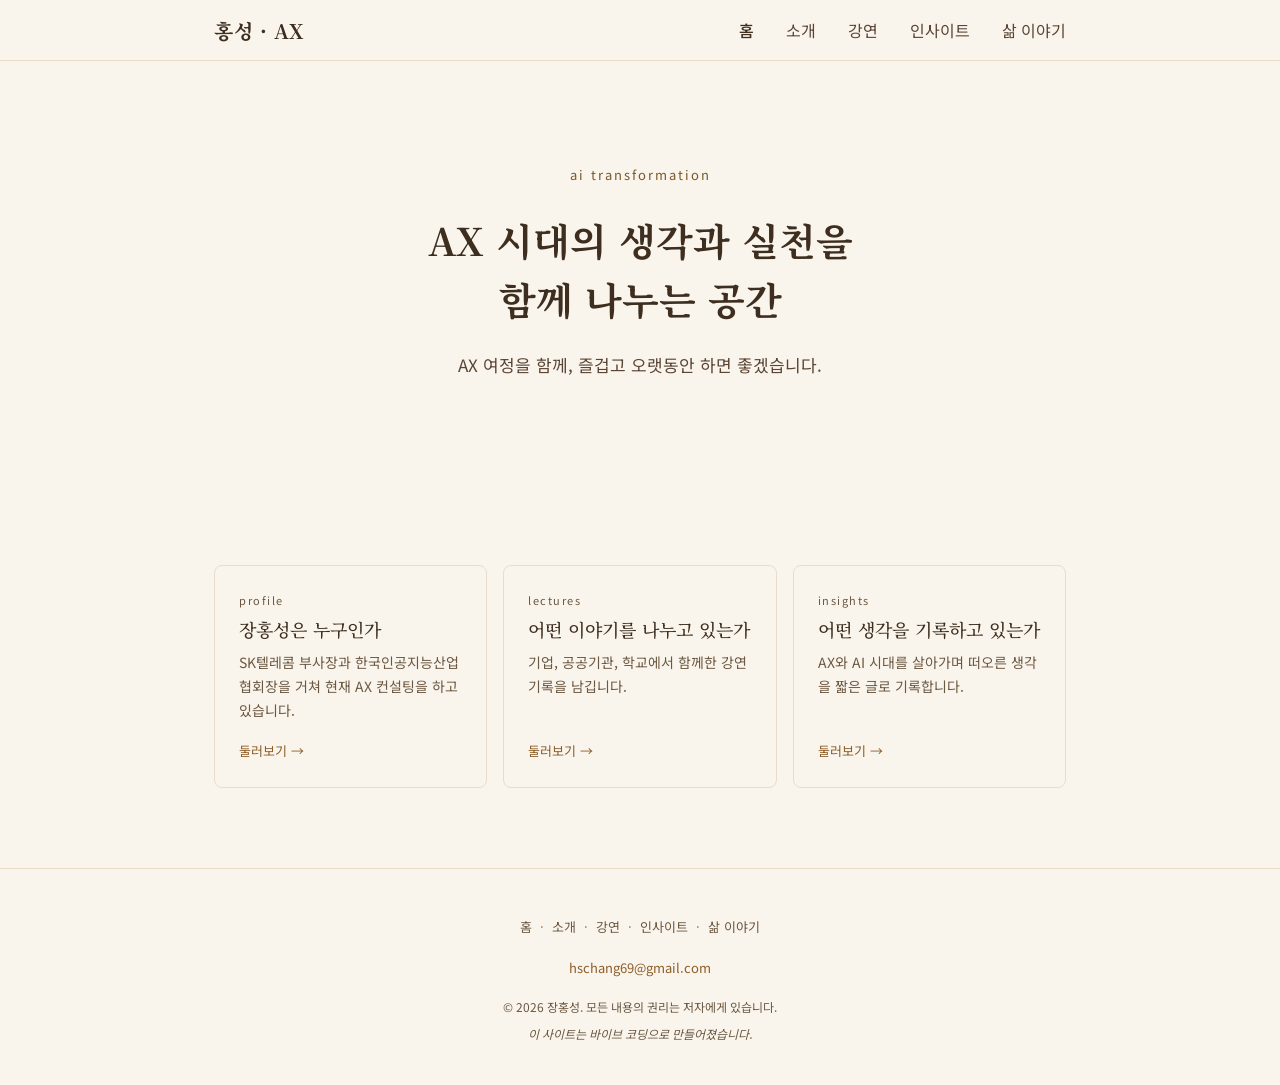
==== index.html @ 8b80d720 "커뮤니티 제거, 인사이트 정리, 삶 이야기 섹션 신설 - 커뮤니티(Supabase 백엔드 포함) 페이지·스크립트 삭제 - 인사이트의 추천 도서·자료 및 인터뷰 섹션 제거 - 삶 이" ====
<!DOCTYPE html>
<html lang="ko">
<head>
  <meta charset="UTF-8">
  <meta name="viewport" content="width=device-width, initial-scale=1.0">
  <title>장홍성의 AX 공간 · AI 시대의 생각과 실천</title>
  <meta name="description" content="SK텔레콤 前 부사장, 한국인공지능산업협회 前 회장 장홍성의 AX 여정을 기록하는 공간. 강연, 인사이트, 대화를 함께 나눕니다.">
  <meta property="og:title" content="장홍성의 AX 공간">
  <meta property="og:description" content="AI 시대의 생각과 실천을 함께 나누는 공간">
  <meta property="og:url" content="https://chang-hongsung.com/">
  <meta property="og:type" content="website">
  <meta property="og:image" content="https://chang-hongsung.com/images/og-image.png">
  <meta property="og:image:width" content="1200">
  <meta property="og:image:height" content="630">
  <meta property="og:site_name" content="장홍성의 AX 공간">
  <meta property="og:locale" content="ko_KR">
  <meta name="twitter:card" content="summary_large_image">
  <meta name="twitter:image" content="https://chang-hongsung.com/images/og-image.png">
  <link rel="icon" type="image/svg+xml" href="/favicon.svg">
  <link rel="stylesheet" href="css/style.css">
</head>
<body>

  <!-- ── 상단 네비게이션 ── -->
  <header class="site-header">
    <nav class="container nav-inner">
      <a href="index.html" class="logo">홍성 · AX</a>

      <!-- 모바일 햄버거 버튼 -->
      <button class="hamburger" id="hamburger" aria-label="메뉴 열기">
        <span></span>
        <span></span>
        <span></span>
      </button>

      <ul class="nav-menu" id="nav-menu">
        <li><a href="index.html" class="active">홈</a></li>
        <li><a href="about.html">소개</a></li>
        <li><a href="lectures.html">강연</a></li>
        <li><a href="insights.html">인사이트</a></li>
        <li><a href="life.html">삶 이야기</a></li>
      </ul>
    </nav>
  </header>

  <main>

    <!-- ── 히어로 섹션 ── -->
    <section class="hero">
      <div class="container">
        <span class="hero-label">AI transformation</span>
        <h1 class="hero-title">
          AX 시대의 생각과 실천을<br>
          함께 나누는 공간
        </h1>
        <p class="hero-sub">
          AX 여정을 함께, 즐겁고 오랫동안 하면 좋겠습니다.
        </p>
      </div>
    </section>

    <!-- ── CTA 카드 섹션 ── -->
    <section class="cta-cards-section">
      <div class="container">
        <div class="cta-cards">

          <a href="about.html" class="cta-card">
            <span class="cta-label">profile</span>
            <h2 class="cta-title">장홍성은 누구인가</h2>
            <p class="cta-desc">SK텔레콤 부사장과 한국인공지능산업협회장을 거쳐 현재 AX 컨설팅을 하고 있습니다.</p>
            <span class="cta-more">둘러보기 →</span>
          </a>

          <a href="lectures.html" class="cta-card">
            <span class="cta-label">lectures</span>
            <h2 class="cta-title">어떤 이야기를 나누고 있는가</h2>
            <p class="cta-desc">기업, 공공기관, 학교에서 함께한 강연 기록을 남깁니다.</p>
            <span class="cta-more">둘러보기 →</span>
          </a>

          <a href="insights.html" class="cta-card">
            <span class="cta-label">insights</span>
            <h2 class="cta-title">어떤 생각을 기록하고 있는가</h2>
            <p class="cta-desc">AX와 AI 시대를 살아가며 떠오른 생각을 짧은 글로 기록합니다.</p>
            <span class="cta-more">둘러보기 →</span>
          </a>

        </div>
      </div>
    </section>

  </main>

  <!-- ── 푸터 ── -->
  <footer class="site-footer">
    <div class="container">
      <nav class="footer-nav">
        <a href="index.html">홈</a><span class="footer-sep">·</span><a href="about.html">소개</a><span class="footer-sep">·</span><a href="lectures.html">강연</a><span class="footer-sep">·</span><a href="insights.html">인사이트</a><span class="footer-sep">·</span><a href="life.html">삶 이야기</a>
      </nav>
      <p class="footer-contact">
        <a href="mailto:hschang69@gmail.com">hschang69@gmail.com</a>
      </p>
      <p class="footer-copy">© 2026 장홍성. 모든 내용의 권리는 저자에게 있습니다.</p>
      <p class="footer-credit">이 사이트는 바이브 코딩으로 만들어졌습니다.</p>
    </div>
  </footer>

  <!-- 햄버거 메뉴 토글 스크립트 -->
  <script>
    const hamburger = document.getElementById('hamburger');
    const navMenu = document.getElementById('nav-menu');

    hamburger.addEventListener('click', () => {
      hamburger.classList.toggle('open');
      navMenu.classList.toggle('open');
    });
  </script>

</body>
</html>
---- css/style.css ----
/* =============================================
   공통 스타일 — AX 강연 홈페이지
   색상: 따뜻한 베이지 모노톤 팔레트
   ============================================= */

@import url('https://fonts.googleapis.com/css2?family=Noto+Serif+KR:wght@400;500;700&family=Noto+Sans+KR:wght@300;400;500&display=swap');

/* ── 리셋 & 기본 ── */
*, *::before, *::after {
  box-sizing: border-box;
  margin: 0;
  padding: 0;
}

:root {
  --bg-main:       #FAF5EC;
  --bg-accent:     #F5EEE1;
  --text-title:    #3D2E1F;
  --text-body:     #5A4535;   /* #6B5842 → 대비 강화 */
  --text-point:    #7A5828;   /* #A37A42 → WCAG AA 통과 수준으로 어둡게 */
  --btn-primary:   #8C5E2A;
  --divider:       #E8DDC7;
}

html {
  scroll-behavior: smooth;
}

body {
  background-color: var(--bg-main);
  color: var(--text-body);
  font-family: 'Noto Sans KR', sans-serif;
  font-weight: 400;
  line-height: 1.85;
  font-size: 17px;
}

a {
  color: inherit;
  text-decoration: none;
}

img {
  display: block;
  max-width: 100%;
}

/* ── 공통 컨테이너 ── */
.container {
  max-width: 900px;
  margin: 0 auto;
  padding: 0 24px;
}

/* =============================================
   네비게이션
   ============================================= */
.site-header {
  background-color: var(--bg-main);
  border-bottom: 1px solid var(--divider);
  position: sticky;
  top: 0;
  z-index: 100;
}

.nav-inner {
  display: flex;
  align-items: center;
  justify-content: space-between;
  height: 60px;
}

/* 로고 */
.logo {
  font-family: 'Noto Serif KR', serif;
  font-size: 20px;
  font-weight: 700;
  color: var(--text-title);
  letter-spacing: 0.5px;
}

/* 메뉴 목록 */
.nav-menu {
  list-style: none;
  display: flex;
  gap: 32px;
}

.nav-menu a {
  font-size: 16px;
  font-weight: 400;
  color: var(--text-body);
  transition: color 0.2s;
}

.nav-menu a:hover,
.nav-menu a.active {
  color: var(--text-title);
  font-weight: 500;
}

/* 햄버거 버튼 (모바일 전용) */
.hamburger {
  display: none;
  flex-direction: column;
  gap: 5px;
  background: none;
  border: none;
  cursor: pointer;
  padding: 4px;
}

.hamburger span {
  display: block;
  width: 22px;
  height: 2px;
  background-color: var(--text-title);
  transition: transform 0.25s, opacity 0.25s;
}

/* 햄버거 열림 상태 */
.hamburger.open span:nth-child(1) { transform: translateY(7px) rotate(45deg); }
.hamburger.open span:nth-child(2) { opacity: 0; }
.hamburger.open span:nth-child(3) { transform: translateY(-7px) rotate(-45deg); }

/* =============================================
   공통 섹션 여백
   ============================================= */
section {
  padding: 72px 0;
}

/* =============================================
   히어로 섹션
   ============================================= */
.hero {
  text-align: center;
  padding: 96px 0 80px;
}

.hero-label {
  display: inline-block;
  font-size: 13px;
  letter-spacing: 2px;
  color: var(--text-point);
  text-transform: lowercase;
  margin-bottom: 24px;
}

.hero-title {
  font-family: 'Noto Serif KR', serif;
  font-size: 38px;
  font-weight: 700;
  color: var(--text-title);
  line-height: 1.55;
  margin-bottom: 20px;
}

.hero-sub {
  font-size: 17px;
  color: var(--text-body);
  line-height: 1.9;
  margin-bottom: 40px;
}

/* 버튼 묶음 */
.btn-group {
  display: flex;
  gap: 12px;
  justify-content: center;
  flex-wrap: wrap;
}

/* 버튼 공통 */
.btn {
  display: inline-block;
  padding: 12px 28px;
  font-family: 'Noto Sans KR', sans-serif;
  font-size: 16px;
  font-weight: 400;
  border-radius: 4px;
  cursor: pointer;
  transition: background-color 0.2s, color 0.2s;
}

/* 채운 버튼 */
.btn-solid {
  background-color: var(--btn-primary);
  color: var(--bg-main);
  border: 1px solid var(--btn-primary);
}

.btn-solid:hover {
  background-color: #7A5124;
  border-color: #7A5124;
}

/* 테두리 버튼 */
.btn-outline {
  background-color: transparent;
  color: var(--btn-primary);
  border: 1px solid var(--btn-primary);
}

.btn-outline:hover {
  background-color: var(--btn-primary);
  color: var(--bg-main);
}

/* =============================================
   다음 강연 카드 섹션
   ============================================= */
.next-lecture {
  background-color: var(--bg-accent);
  padding: 56px 0;
}

.section-label {
  font-size: 13px;
  letter-spacing: 2px;
  color: var(--text-point);
  text-transform: uppercase;
  margin-bottom: 20px;
}

/* 카드 */
.lecture-card {
  background-color: var(--bg-main);
  border: 1px solid var(--divider);
  border-radius: 6px;
  padding: 28px 32px;
  display: flex;
  align-items: center;
  justify-content: space-between;
  gap: 24px;
}

.lecture-card-info {
  flex: 1;
}

.lecture-card-title {
  font-family: 'Noto Serif KR', serif;
  font-size: 20px;
  font-weight: 700;
  color: var(--text-title);
  margin-bottom: 8px;
  line-height: 1.5;
}

.lecture-card-meta {
  font-size: 15px;
  color: var(--text-point);
  letter-spacing: 0.3px;
}

/* 신청 링크 */
.lecture-card-cta {
  white-space: nowrap;
  font-size: 16px;
  font-weight: 500;
  color: var(--btn-primary);
  border-bottom: 1px solid var(--btn-primary);
  padding-bottom: 2px;
  transition: opacity 0.2s;
}

.lecture-card-cta:hover {
  opacity: 0.7;
}

/* =============================================
   푸터
   ============================================= */
.site-footer {
  border-top: 1px solid var(--divider);
  padding: 40px 0;
  text-align: center;
}

.footer-nav {
  margin-bottom: 16px;
}

.footer-nav a {
  font-size: 13px;
  color: #6B5842;
  text-decoration: none;
  transition: color 0.2s;
}

.footer-nav a:hover {
  color: #8C5E2A;
}

.footer-sep {
  font-size: 13px;
  color: #A37A42;
  margin: 0 8px;
}

.footer-contact {
  font-size: 13px;
  color: #8C5E2A;
  margin-bottom: 16px;
}

.footer-contact a {
  color: inherit;
  text-decoration: none;
}

.footer-contact a:hover {
  text-decoration: underline;
}

.footer-copy {
  font-size: 12px;
  color: #6B5842;
  margin-bottom: 4px;
}

.footer-credit {
  font-size: 12px;
  color: #6B5842;
  font-style: italic;
}

/* ── about — 경력 리드 문장 ── */
.timeline-lead {
  font-size: 14px;
  color: #6B5842;
  line-height: 1.8;
  margin-top: 16px;
  margin-bottom: 32px;
}

/* =============================================
   about 페이지 전용 스타일
   ============================================= */

/* 공통: about 섹션 내부 너비 제한 */
.about-section {
  padding: 80px 0;
  border-bottom: 1px solid var(--divider);
}

.about-section:last-of-type {
  border-bottom: none;
}

/* 섹션 헤더 — 라벨 + 본문 묶음 */
.about-label {
  font-size: 13px;
  letter-spacing: 2px;
  color: var(--text-point);
  text-transform: uppercase;
  margin-bottom: 28px;
}

/* ── 1) 프로필 ── */
.profile-section {
  text-align: center;
  padding: 80px 0 72px;
  border-bottom: 1px solid var(--divider);
}

.profile-img {
  width: 180px;
  height: 180px;
  border-radius: 50%;
  object-fit: cover;
  border: 3px solid #D4C4A8;
  margin: 0 auto 20px;
  background-color: var(--bg-accent);
  /* 사진 없을 때 자리 표시 */
  display: block;
}

/* 사진 없을 때 회색 원 placeholder */
.profile-img-placeholder {
  width: 180px;
  height: 180px;
  border-radius: 50%;
  border: 3px solid #D4C4A8;
  background-color: var(--bg-accent);
  margin: 0 auto 20px;
  display: flex;
  align-items: center;
  justify-content: center;
  color: var(--text-point);
  font-size: 13px;
  letter-spacing: 1px;
}

.profile-small-label {
  font-size: 13px;
  letter-spacing: 2px;
  color: var(--text-point);
  text-transform: lowercase;
  margin-bottom: 12px;
}

.profile-name {
  font-family: 'Noto Serif KR', serif;
  font-size: 36px;
  font-weight: 700;
  color: var(--text-title);
  margin-bottom: 10px;
}

.profile-identity {
  font-family: 'Noto Serif KR', serif;
  font-size: 20px;
  font-weight: 400;
  color: var(--text-body);
}

/* ── 2) 인사말 ── */
.greeting-body {
  font-size: 17px;
  line-height: 1.9;
  color: var(--text-body);
  max-width: 640px;
}

/* ── 3) 경력 타임라인 ── */
.timeline {
  display: flex;
  flex-direction: column;
}

.timeline-row {
  display: flex;
  align-items: flex-start;
  gap: 32px;
  padding: 22px 0;
  border-bottom: 1px solid var(--divider);
}

.timeline-row:first-child {
  border-top: 1px solid var(--divider);
}

.timeline-period {
  width: 130px;
  flex-shrink: 0;
  font-size: 15px;
  color: var(--text-point);
  padding-top: 2px;
}

.timeline-content {
  flex: 1;
}

.timeline-org {
  font-size: 17px;
  font-weight: 500;
  color: var(--text-title);
  margin-bottom: 3px;
}

.timeline-role {
  font-size: 15px;
  color: var(--text-body);
}

/* ── 4) 이사회 활동 ── */
.board-list {
  display: flex;
  flex-direction: column;
}

.board-row {
  display: flex;
  align-items: baseline;
  gap: 32px;
  padding: 22px 0;
  border-bottom: 1px solid var(--divider);
}

.board-row:first-child {
  border-top: 1px solid var(--divider);
}

.board-label {
  width: 40px;
  flex-shrink: 0;
  font-size: 15px;
  color: var(--text-point);
}

.board-companies {
  font-size: 17px;
  color: var(--text-title);
  line-height: 1.8;
}

/* 가운뎃점 색상 */
.board-companies .sep {
  color: var(--text-point);
  margin: 0 4px;
}

/* ── 5) 학력 ── */
.edu-list {
  display: flex;
  flex-direction: column;
  gap: 0;
}

.edu-row {
  display: flex;
  align-items: flex-start;
  gap: 32px;
  padding: 20px 0;
  border-bottom: 1px solid var(--divider);
}

.edu-row:first-child {
  border-top: 1px solid var(--divider);
}

.edu-period {
  width: 130px;
  flex-shrink: 0;
  font-size: 15px;
  color: var(--text-point);
  padding-top: 2px;
}

.edu-content {
  font-size: 17px;
  color: var(--text-title);
}

/* ── 6) 강연 주제 ── */
.topic-list {
  display: flex;
  flex-direction: column;
}

.topic-item {
  font-family: 'Noto Serif KR', serif;
  font-size: 22px;
  font-weight: 400;
  color: var(--text-title);
  padding: 24px 0;
  border-bottom: 1px solid var(--divider);
  display: flex;
  align-items: center;
  gap: 16px;
  line-height: 1.5;
}

.topic-item:first-child {
  border-top: 1px solid var(--divider);
}

.topic-num {
  font-size: 13px;
  letter-spacing: 1px;
  color: var(--text-point);
  flex-shrink: 0;
  width: 20px;
}

/* ── 7) 외부 자료 ── */
.news-desc {
  font-size: 17px;
  color: var(--text-body);
  margin-bottom: 24px;
  line-height: 1.9;
}

.news-links {
  display: flex;
  gap: 12px;
  flex-wrap: wrap;
}

/* ── 8) 연락처 ── */
.contact-email {
  font-size: 20px;
  font-weight: 500;
  color: var(--btn-primary);
  display: inline-block;
  margin-bottom: 12px;
  border-bottom: 1px solid var(--btn-primary);
  padding-bottom: 2px;
  transition: opacity 0.2s;
}

.contact-email:hover {
  opacity: 0.7;
}

.contact-desc {
  font-size: 16px;
  color: var(--text-body);
}

/* =============================================
   lectures 페이지 전용 스타일
   ============================================= */

/* ── 상단 헤더 ── */
.lec-header {
  padding: 80px 0 64px;
  border-bottom: 1px solid var(--divider);
}

.lec-page-label {
  display: inline-block;
  font-size: 12px;
  letter-spacing: 2px;
  color: var(--text-point);
  text-transform: lowercase;
  margin-bottom: 20px;
}

.lec-page-title {
  font-family: 'Noto Serif KR', serif;
  font-size: 34px;
  font-weight: 700;
  color: var(--text-title);
  line-height: 1.5;
  margin-bottom: 16px;
}

.lec-page-sub {
  font-size: 15px;
  color: var(--text-body);
  line-height: 1.9;
}

/* ── 섹션 공통 ── */
.lec-section {
  padding: 64px 0;
  border-bottom: 1px solid var(--divider);
}

.lec-section--past {
  background-color: var(--bg-accent);
}

.lec-section-heading {
  font-family: 'Noto Serif KR', serif;
  font-size: 20px;
  font-weight: 700;
  color: var(--text-title);
  margin-bottom: 28px;
}

/* 빈 상태 메시지 */
.lec-empty {
  font-size: 15px;
  color: var(--text-body);
  padding: 24px 0;
}

/* ── 다가오는 강연 카드 (단일 컬럼) ── */
.lec-upcoming-card {
  background-color: var(--bg-main);
  border: 0.5px solid var(--divider);
  border-radius: 8px;
  padding: 24px;
  margin-bottom: 16px;
}

.lec-upcoming-card:last-child {
  margin-bottom: 0;
}

.lec-date-badge {
  display: inline-block;
  font-size: 13px;
  color: var(--text-point);
  margin-bottom: 10px;
}

.lec-upcoming-title {
  font-family: 'Noto Serif KR', serif;
  font-size: 20px;
  font-weight: 700;
  color: var(--text-title);
  line-height: 1.5;
  margin-bottom: 8px;
}

.lec-upcoming-desc {
  font-size: 15px;
  color: var(--text-body);
  line-height: 1.8;
  margin-bottom: 16px;
}

/* 메타 정보 — 가로 나열 */
.lec-upcoming-meta {
  display: flex;
  flex-wrap: wrap;
  gap: 12px 28px;
  padding-top: 16px;
  border-top: 1px solid var(--divider);
}

.lec-meta-item {
  display: flex;
  flex-direction: column;
  gap: 3px;
}

.lec-meta-label {
  font-size: 13px;
  color: var(--text-point);
}

.lec-meta-value {
  font-size: 15px;
  color: var(--text-title);
  line-height: 1.5;
}

/* ── 지난 강연 행 ── */
.lec-past-row {
  display: flex;
  align-items: flex-start;
  gap: 32px;
  padding: 20px 0;
  border-bottom: 1px solid var(--divider);
}

.lec-past-row:first-child {
  border-top: 1px solid var(--divider);
}

.lec-past-date {
  width: 110px;
  flex-shrink: 0;
  font-size: 13px;
  color: var(--text-point);
  padding-top: 2px;
}

.lec-past-content {
  flex: 1;
}

.lec-past-title {
  font-size: 17px;
  color: var(--text-title);
  margin-bottom: 4px;
  line-height: 1.5;
}

.lec-past-location {
  font-size: 14px;
  color: var(--text-body);
}

/* ── 반응형 ── */
@media (max-width: 768px) {
  .lec-page-title {
    font-size: 26px;
  }

  /* 지난 강연 행: 세로 배치 */
  .lec-past-row {
    flex-direction: column;
    gap: 6px;
    padding: 18px 0;
  }

  .lec-past-date {
    width: auto;
  }
}

/* =============================================
   lectures 통합 타임라인 스타일
   ============================================= */

/* ── 타임라인 섹션 ── */
.lec-body {
  padding: 56px 0 80px;
}

/* ── 카드 공통 ── */
.lec-card {
  border: 0.5px solid var(--divider);
  border-radius: 8px;
  padding: 24px;
  margin-bottom: 16px;
}

.lec-card:last-child {
  margin-bottom: 0;
}

/* ── 다가오는 강연 카드 ── */
.lec-card--upcoming {
  background-color: var(--bg-main);
  border-left: 3px solid var(--btn-primary);
  padding-left: 21px;
}

.lec-card-upcoming-label {
  display: inline-block;
  font-size: 12px;
  letter-spacing: 1.5px;
  color: var(--text-point);
  text-transform: lowercase;
  margin-bottom: 10px;
}

/* ── 지난 강연 카드 ── */
.lec-card--past {
  background: transparent;
  opacity: 0.85;
}

.lec-card--past.lec-card--expandable {
  opacity: 1;
  cursor: pointer;
  transition: background-color 0.15s;
}

.lec-card--past.lec-card--expandable:hover {
  background-color: var(--bg-main);
}

/* ── 카드 헤더 (날짜 + 제목 + 토글) ── */
.lec-card-header {
  display: flex;
  align-items: flex-start;
  gap: 12px;
}

.lec-card-main {
  flex: 1;
}

.lec-card-date {
  font-size: 13px;
  color: var(--text-point);
  margin-bottom: 6px;
}

.lec-card-title {
  font-family: 'Noto Serif KR', serif;
  font-size: 18px;
  font-weight: 500;
  color: var(--text-title);
  line-height: 1.5;
  margin-bottom: 4px;
}

.lec-card-location {
  font-size: 14px;
  color: var(--text-body);
}

.lec-card-toggle {
  flex-shrink: 0;
  font-size: 14px;
  color: var(--text-point);
  padding-top: 4px;
  user-select: none;
  line-height: 1;
}

/* ── 카드 하단 힌트 (expandable일 때만 렌더링) ── */
.lec-card-hint {
  margin-top: 14px;
  font-size: 13px;
  color: var(--text-point);
  pointer-events: none;
}

/* ── 펼침 영역 ── */
.lec-expand {
  display: none;
  padding-top: 16px;
  margin-top: 16px;
  border-top: 1px solid var(--divider);
}

.lec-expand.open {
  display: block;
}

.lec-expand-label {
  font-size: 12px;
  letter-spacing: 1px;
  color: var(--text-point);
  text-transform: uppercase;
  margin-bottom: 12px;
  margin-top: 20px;
}

.lec-expand-label:first-child {
  margin-top: 0;
}

/* ── 강연 정보 섹션 ── */
.lec-info-section {
  margin-bottom: 24px;
}

.lec-info-desc {
  font-size: 14px;
  color: var(--text-title);
  line-height: 1.7;
  margin-bottom: 8px;
}

.lec-info-audience {
  display: flex;
  align-items: baseline;
  gap: 8px;
}

.lec-info-audience-label {
  font-size: 12px;
  color: var(--text-point);
  letter-spacing: 0.5px;
  flex-shrink: 0;
}

.lec-info-audience-value {
  font-size: 14px;
  color: var(--text-title);
  line-height: 1.6;
}

/* ── 언론 보도 항목 ── */
.lec-news-item {
  margin-bottom: 12px;
}

.lec-news-item:last-child {
  margin-bottom: 0;
}

.lec-news-meta {
  font-size: 13px;
  color: var(--text-point);
  margin-bottom: 3px;
}

.lec-news-link {
  font-size: 14px;
  color: var(--text-title);
  transition: color 0.2s;
}

.lec-news-link:hover {
  text-decoration: underline;
  color: var(--btn-primary);
}

/* ── 반응형 ── */
@media (max-width: 768px) {
  .lec-card {
    padding: 20px;
  }

  .lec-card--upcoming {
    padding-left: 17px;
  }
}

/* =============================================
   resources 페이지 전용 스타일
   ============================================= */

/* ── 상단 헤더 ── */
.res-header {
  padding: 80px 0 64px;
  border-bottom: 1px solid var(--divider);
}

.res-page-label {
  display: inline-block;
  font-size: 12px;
  letter-spacing: 2px;
  color: var(--text-point);
  text-transform: lowercase;
  margin-bottom: 20px;
}

.res-page-title {
  font-family: 'Noto Serif KR', serif;
  font-size: 34px;
  font-weight: 700;
  color: var(--text-title);
  line-height: 1.5;
  margin-bottom: 16px;
}

.res-page-sub {
  font-size: 15px;
  color: var(--text-body);
  line-height: 1.9;
}

/* ── 섹션 공통 ── */
.res-section {
  padding: 64px 0;
  border-bottom: 1px solid var(--divider);
}

.res-section--tinted {
  background-color: var(--bg-accent);
}

.res-section-heading {
  font-family: 'Noto Serif KR', serif;
  font-size: 20px;
  font-weight: 700;
  color: var(--text-title);
  margin-bottom: 8px;
}

.res-section-desc {
  font-size: 15px;
  color: var(--text-body);
  margin-bottom: 28px;
  line-height: 1.8;
}

.res-empty {
  font-size: 15px;
  color: var(--text-body);
  padding: 24px 0;
}

/* ── 강연 아카이브 카드 ── */
.res-archive-card {
  background-color: var(--bg-main);
  border: 0.5px solid var(--divider);
  border-radius: 8px;
  padding: 28px;
}

/* 카드와 카드 사이에만 간격 */
.res-archive-card + .res-archive-card {
  margin-top: 40px;
}

.res-archive-meta {
  font-size: 13px;
  color: var(--text-point);
  margin-bottom: 8px;
}

.res-archive-title {
  font-family: 'Noto Serif KR', serif;
  font-size: 20px;
  font-weight: 700;
  color: var(--text-title);
  line-height: 1.5;
  margin-bottom: 24px;
}

/* 소제목 라벨 (목차, 핵심 메시지) */
.res-sub-label {
  font-size: 13px;
  letter-spacing: 1px;
  color: var(--text-point);
  text-transform: uppercase;
  margin-bottom: 12px;
}

/* 목차 번호 리스트 */
.res-outline-list {
  list-style: none;
  margin-bottom: 24px;
}

.res-outline-item {
  display: flex;
  align-items: baseline;
  gap: 10px;
  font-size: 15px;
  color: var(--text-title);
  padding: 8px 0;
  border-bottom: 1px solid var(--divider);
  line-height: 1.65;
}

.res-outline-item:first-child {
  border-top: 1px solid var(--divider);
}

.res-outline-num {
  flex-shrink: 0;
  font-size: 12px;
  color: var(--text-point);
  width: 16px;
}

/* 핵심 메시지 인용구 스타일 */
.res-keymsg-list {
  margin-bottom: 0;
}

.res-keymsg-item {
  font-size: 15px;
  color: var(--text-title);
  line-height: 1.8;
  padding-left: 14px;
  border-left: 2px solid var(--text-point);
  margin-bottom: 12px;
}

.res-keymsg-item:last-child {
  margin-bottom: 0;
}

/* ── 인사이트 empty state ── */
.res-insights-empty {
  background-color: var(--bg-accent);
  border-radius: 8px;
  padding: 32px;
  text-align: center;
  font-size: 13px;
  color: var(--text-body);
  line-height: 1.8;
}

/* ── 추천 자료 북 리스트 ── */
.res-book-item {
  padding: 20px 0;
  border-bottom: 1px solid var(--divider);
}

.res-book-item:first-child {
  border-top: 1px solid var(--divider);
}

/* 책 항목과 항목 사이 추가 여백 */
.res-book-item + .res-book-item {
  padding-top: 28px;
}

.res-book-header {
  display: flex;
  align-items: baseline;
  flex-wrap: wrap;
  gap: 0 8px;
  margin-bottom: 6px;
}

.res-book-title {
  font-family: 'Noto Serif KR', serif;
  font-size: 17px;
  font-weight: 700;
  color: var(--text-title);
}

.res-book-sep {
  font-size: 13px;
  color: var(--text-point);
}

.res-book-author {
  font-size: 13px;
  color: var(--text-point);
}

.res-book-note {
  font-size: 15px;
  color: var(--text-body);
  line-height: 1.8;
}

/* ── 반응형 ── */
@media (max-width: 768px) {
  .res-page-title {
    font-size: 26px;
  }

  .res-archive-card {
    padding: 20px;
  }

  .res-book-header {
    flex-direction: column;
    gap: 4px;
  }

  .res-book-sep {
    display: none;
  }
}

/* =============================================
   insights 페이지 전용 스타일
   ============================================= */

/* ── 상단 헤더 ── */
.ins-header {
  padding: 80px 0 64px;
  border-bottom: 1px solid var(--divider);
}

.ins-page-label {
  display: inline-block;
  font-size: 12px;
  letter-spacing: 2px;
  color: var(--text-point);
  text-transform: lowercase;
  margin-bottom: 20px;
}

.ins-page-title {
  font-family: 'Noto Serif KR', serif;
  font-size: 34px;
  font-weight: 700;
  color: var(--text-title);
  line-height: 1.5;
  margin-bottom: 16px;
}

.ins-page-sub {
  font-size: 15px;
  color: var(--text-body);
  line-height: 1.8;
}

/* ── 섹션 공통 ── */
.ins-section {
  padding: 64px 0;
  border-bottom: 1px solid var(--divider);
}

.ins-section:last-of-type {
  border-bottom: none;
}

.ins-section--tinted {
  background-color: var(--bg-accent);
}

.ins-section-heading {
  font-family: 'Noto Serif KR', serif;
  font-size: 24px;
  font-weight: 700;
  color: var(--text-title);
  margin-bottom: 8px;
}

.ins-section-desc {
  font-size: 15px;
  color: var(--text-body);
  margin-bottom: 32px;
  line-height: 1.8;
}

/* ── 인터뷰 빈 상태 ── */
.ins-interview-empty {
  background-color: var(--bg-accent);
  border-radius: 8px;
  padding: 40px 32px;
  text-align: center;
}

.ins-interview-empty-main {
  font-size: 14px;
  color: var(--text-title);
  line-height: 1.8;
  margin-bottom: 8px;
}

.ins-interview-empty-sub {
  font-size: 13px;
  color: var(--text-body);
  line-height: 1.8;
}

/* ── 인터뷰 카드 ── */
.ins-interview-card {
  background-color: var(--bg-main);
  border: 0.5px solid var(--divider);
  border-radius: 8px;
  padding: 28px;
  margin-bottom: 20px;
}

.ins-interview-card:last-child {
  margin-bottom: 0;
}

.ins-interviewee-row {
  display: flex;
  align-items: center;
  gap: 12px;
  margin-bottom: 16px;
}

.ins-interviewee-photo {
  width: 56px;
  height: 56px;
  border-radius: 50%;
  object-fit: cover;
  flex-shrink: 0;
}

.ins-interviewee-initial {
  width: 56px;
  height: 56px;
  border-radius: 50%;
  background-color: var(--divider);
  color: var(--btn-primary);
  font-family: 'Noto Serif KR', serif;
  font-size: 22px;
  display: flex;
  align-items: center;
  justify-content: center;
  flex-shrink: 0;
}

.ins-interviewee-name {
  font-family: 'Noto Serif KR', serif;
  font-size: 18px;
  font-weight: 500;
  color: var(--text-title);
  margin-bottom: 4px;
}

.ins-interviewee-title {
  font-size: 13px;
  color: var(--text-body);
}

.ins-interview-headline {
  font-family: 'Noto Serif KR', serif;
  font-size: 20px;
  color: var(--text-title);
  line-height: 1.5;
  margin-bottom: 16px;
}

.ins-interview-quote {
  border-left: 2px solid var(--text-point);
  padding-left: 14px;
  font-size: 15px;
  color: var(--text-title);
  line-height: 1.7;
  margin-bottom: 16px;
}

.ins-interview-summary {
  font-size: 14px;
  color: var(--text-body);
  line-height: 1.8;
  margin-bottom: 16px;
}

.ins-interview-tags {
  display: flex;
  flex-wrap: wrap;
  gap: 6px;
  margin-bottom: 16px;
}

.ins-interview-tag {
  background-color: var(--bg-accent);
  padding: 3px 10px;
  border-radius: 12px;
  font-size: 11px;
  color: var(--text-body);
}

.ins-interview-footer {
  display: flex;
  justify-content: space-between;
  align-items: center;
  padding-top: 12px;
  border-top: 1px solid var(--divider);
}

.ins-interview-date {
  font-size: 13px;
  color: var(--text-point);
}

.ins-interview-read-more {
  font-size: 14px;
  color: var(--btn-primary);
  transition: opacity 0.2s;
}

.ins-interview-read-more:hover {
  opacity: 0.7;
}

/* ── 반응형 ── */
@media (max-width: 768px) {
  .ins-page-title {
    font-size: 26px;
  }

  .ins-interview-card {
    padding: 20px;
  }

  .ins-interview-empty {
    padding: 28px 20px;
  }
}

/* =============================================
   community 페이지 전용 스타일
   ============================================= */

/* ── 상단 헤더 ── */
.comm-header {
  padding: 80px 0 64px;
  border-bottom: 1px solid var(--divider);
}

.comm-page-label {
  display: inline-block;
  font-size: 12px;
  letter-spacing: 2px;
  color: var(--text-point);
  text-transform: lowercase;
  margin-bottom: 20px;
}

.comm-page-title {
  font-family: 'Noto Serif KR', serif;
  font-size: 34px;
  font-weight: 700;
  color: var(--text-title);
  line-height: 1.5;
  margin-bottom: 16px;
}

.comm-page-sub {
  font-size: 15px;
  color: var(--text-body);
  line-height: 1.8;
}

/* ── 본문 섹션 ── */
.comm-body {
  padding: 56px 0 80px;
}

/* ── 로그인 상태 영역 ── */
.comm-auth-section {
  background-color: var(--bg-accent);
  padding: 24px;
  border-radius: 8px;
  margin-bottom: 48px;
}

/* 로그아웃 상태 */
.comm-logged-out {
  display: flex;
  align-items: center;
  gap: 16px;
  flex-wrap: wrap;
}

.comm-auth-guide {
  font-size: 15px;
  color: var(--text-body);
  flex: 1;
  min-width: 200px;
}

/* Google 로그인 버튼 */
.comm-google-btn {
  display: inline-flex;
  align-items: center;
  gap: 8px;
  background-color: var(--btn-primary);
  color: var(--bg-main);
  border: none;
  padding: 10px 20px;
  border-radius: 6px;
  font-family: 'Noto Sans KR', sans-serif;
  font-size: 14px;
  font-weight: 400;
  cursor: pointer;
  white-space: nowrap;
  transition: background-color 0.2s;
}

.comm-google-btn:hover {
  background-color: #7A5124;
}

/* 로그인 상태 */
.comm-logged-in {
  align-items: center;
  gap: 12px;
}

.comm-avatar {
  width: 32px;
  height: 32px;
  border-radius: 50%;
  object-fit: cover;
  flex-shrink: 0;
}

.comm-user-name {
  font-size: 14px;
  color: var(--text-title);
  flex: 1;
}

.comm-logout-btn {
  background: transparent;
  border: 0.5px solid var(--text-point);
  color: var(--text-body);
  padding: 8px 16px;
  border-radius: 4px;
  font-family: 'Noto Sans KR', sans-serif;
  font-size: 13px;
  cursor: pointer;
  transition: background-color 0.2s;
  white-space: nowrap;
}

.comm-logout-btn:hover {
  background-color: var(--bg-main);
}

/* ── 게시글 영역 ── */
.comm-posts-heading {
  font-family: 'Noto Serif KR', serif;
  font-size: 20px;
  font-weight: 700;
  color: var(--text-title);
  margin-bottom: 20px;
}

/* ── 글쓰기 버튼 (접힌 상태) ── */
.comm-write-collapsed {
  text-align: center;
  margin: 48px 0;
}

.comm-open-write-btn {
  background-color: var(--bg-main);
  border: 0.5px solid var(--text-point);
  color: var(--btn-primary);
  padding: 12px 24px;
  border-radius: 6px;
  font-family: 'Noto Sans KR', sans-serif;
  font-size: 14px;
  cursor: pointer;
  transition: background-color 0.2s;
}

.comm-open-write-btn:hover {
  background-color: var(--bg-accent);
}

/* ── 글쓰기 폼 ── */
.comm-write-form {
  background-color: var(--bg-main);
  border: 0.5px solid var(--divider);
  border-radius: 8px;
  padding: 28px;
  margin: 48px 0;
  display: flex;
  flex-direction: column;
  gap: 16px;
}

.comm-form-header {
  display: flex;
  justify-content: space-between;
  align-items: center;
}

.comm-form-label {
  font-size: 13px;
  letter-spacing: 1px;
  color: var(--text-point);
  text-transform: uppercase;
}

.comm-form-close {
  background: none;
  border: none;
  font-size: 13px;
  color: var(--text-body);
  cursor: pointer;
  transition: color 0.2s;
}

.comm-form-close:hover {
  color: var(--text-title);
}

/* 카테고리 pill 선택 */
.comm-category-pills {
  display: flex;
  flex-wrap: wrap;
  gap: 8px;
}

.sr-only {
  position: absolute;
  width: 1px;
  height: 1px;
  padding: 0;
  margin: -1px;
  overflow: hidden;
  clip: rect(0,0,0,0);
  white-space: nowrap;
  border: 0;
}

.comm-cat-label {
  cursor: pointer;
}

.comm-cat-label span {
  display: inline-block;
  padding: 6px 14px;
  border-radius: 20px;
  font-size: 13px;
  border: 0.5px solid var(--text-point);
  color: var(--text-body);
  background-color: var(--bg-main);
  transition: background-color 0.15s, color 0.15s;
  user-select: none;
}

.comm-cat-label.selected span {
  background-color: var(--btn-primary);
  color: var(--bg-main);
  border-color: var(--btn-primary);
}

/* 입력 필드 공통 */
.comm-input,
.comm-textarea {
  width: 100%;
  background-color: #fff;
  border: 0.5px solid var(--divider);
  border-radius: 6px;
  padding: 10px 14px;
  font-size: 15px;
  font-family: 'Noto Sans KR', sans-serif;
  color: var(--text-title);
  transition: border-color 0.2s;
  box-sizing: border-box;
}

.comm-input:focus,
.comm-textarea:focus {
  outline: none;
  border-color: var(--text-point);
}

.comm-textarea {
  line-height: 1.7;
  resize: vertical;
}

/* 폼 하단 버튼 */
.comm-form-actions {
  display: flex;
  justify-content: flex-end;
  gap: 8px;
}

.comm-cancel-btn {
  background: transparent;
  border: 0.5px solid var(--text-point);
  color: var(--text-body);
  padding: 10px 20px;
  border-radius: 6px;
  font-family: 'Noto Sans KR', sans-serif;
  font-size: 13px;
  cursor: pointer;
  transition: background-color 0.2s;
}

.comm-cancel-btn:hover {
  background-color: var(--bg-accent);
}

.comm-submit-btn {
  background-color: var(--btn-primary);
  color: var(--bg-main);
  border: none;
  padding: 10px 20px;
  border-radius: 6px;
  font-family: 'Noto Sans KR', sans-serif;
  font-size: 13px;
  font-weight: 500;
  cursor: pointer;
  transition: background-color 0.2s;
}

.comm-submit-btn:hover:not(:disabled) {
  background-color: #7A5124;
}

.comm-submit-btn:disabled {
  opacity: 0.6;
  cursor: default;
}

/* ── 필터 바 ── */
.comm-filter-bar {
  display: flex;
  flex-wrap: wrap;
  gap: 6px;
  margin-bottom: 24px;
}

.comm-filter-btn {
  background: transparent;
  border: 0.5px solid var(--text-point);
  color: var(--text-point);
  padding: 5px 14px;
  border-radius: 16px;
  font-family: 'Noto Sans KR', sans-serif;
  font-size: 13px;
  cursor: pointer;
  transition: background-color 0.15s, color 0.15s;
}

.comm-filter-btn.active {
  background-color: var(--text-title);
  border-color: var(--text-title);
  color: var(--bg-main);
}

/* ── 로딩 / 빈 상태 ── */
.comm-posts-loading {
  text-align: center;
  padding: 40px;
  font-size: 15px;
  color: var(--text-point);
}

.comm-posts-empty {
  background-color: var(--bg-main);
  border: 0.5px solid var(--divider);
  border-radius: 8px;
  padding: 40px;
  text-align: center;
  font-size: 15px;
  color: var(--text-body);
  line-height: 1.85;
}

/* ── 글 카드 ── */
.comm-post-card {
  background-color: var(--bg-main);
  border: 0.5px solid var(--divider);
  border-radius: 8px;
  padding: 20px 24px;
  margin-bottom: 12px;
  transition: box-shadow 0.2s;
}

.comm-post-card:last-child {
  margin-bottom: 0;
}

.comm-post-card--open {
  box-shadow: 0 4px 16px rgba(0,0,0,0.07);
}

/* 헤더: 항상 표시, 클릭 가능 */
.comm-post-header {
  display: flex;
  align-items: center;
  justify-content: space-between;
  gap: 16px;
  cursor: pointer;
}

.comm-post-header-left {
  flex: 1;
  min-width: 0;
}

.comm-post-meta {
  display: flex;
  align-items: center;
  gap: 8px;
  margin-bottom: 8px;
  flex-wrap: wrap;
}

.comm-post-badge {
  background-color: var(--divider);
  color: var(--text-body);
  padding: 3px 10px;
  border-radius: 12px;
  font-size: 12px;
  letter-spacing: 0.3px;
}

.comm-post-author {
  font-size: 14px;
  color: var(--text-point);
}

.comm-post-title {
  font-family: 'Noto Serif KR', serif;
  font-size: 17px;
  font-weight: 500;
  color: var(--text-title);
  margin: 0;
  line-height: 1.5;
}

.comm-post-header:hover .comm-post-title {
  color: var(--accent, #8C5E2A);
}

/* 본문 보기 / 접기 버튼 */
.comm-post-toggle-btn {
  flex-shrink: 0;
  font-size: 12px;
  color: var(--text-point);
  background: var(--divider);
  border: none;
  border-radius: 20px;
  padding: 4px 14px;
  cursor: pointer;
  white-space: nowrap;
  transition: background 0.15s;
}

.comm-post-toggle-btn:hover {
  background: var(--border, #ddd);
}

/* 본문 영역 */
.comm-post-body {
  margin-top: 20px;
  padding-top: 20px;
  border-top: 0.5px solid var(--divider);
}

.comm-post-content {
  font-size: 15px;
  color: var(--text-body);
  line-height: 1.85;
  white-space: pre-wrap;
}

.comm-inline-link {
  color: #8C5E2A;
  text-decoration: underline;
  text-underline-offset: 2px;
}

.comm-inline-link:hover {
  color: #3D2E1F;
}

.comm-post-actions {
  display: flex;
  justify-content: flex-end;
  gap: 12px;
  margin-top: 16px;
}

.comm-delete-btn {
  background: none;
  border: none;
  font-size: 12px;
  color: var(--text-point);
  cursor: pointer;
  transition: color 0.2s;
  padding: 0;
}

.comm-delete-btn:hover {
  color: var(--text-title);
}

/* =============================================
   커뮤니티 3단계 — 댓글 스타일
   ============================================= */

/* ── 댓글 영역 전체 wrapper ── */
.comm-comment-area {
  margin-top: 20px;
  padding-top: 16px;
  border-top: 1px solid var(--divider);
}

/* ── 댓글 목록 ── */
.comm-comment-list {
  margin-bottom: 4px;
}

.comm-comment-loading {
  font-size: 13px;
  color: var(--text-point);
  padding: 4px 0;
}

.comm-comment-empty {
  font-size: 13px;
  color: var(--text-point);
  text-align: center;
  padding: 8px 0;
}

/* 개별 댓글 */
.comm-comment-item {
  padding-top: 12px;
}

.comm-comment-item:first-child {
  padding-top: 0;
}

.comm-comment-header {
  display: flex;
  align-items: center;
  gap: 8px;
  margin-bottom: 4px;
}

.comm-comment-author {
  font-size: 14px;
  font-weight: 500;
  color: var(--text-title);
}

.comm-comment-time {
  font-size: 13px;
  color: var(--text-point);
}

.comm-comment-content {
  font-size: 14px;
  color: var(--text-body);
  line-height: 1.8;
  white-space: pre-wrap;
}

/* 본인 댓글 삭제 버튼 */
.comm-comment-delete-btn {
  background: none;
  border: none;
  font-size: 12px;
  color: var(--text-point);
  cursor: pointer;
  padding: 0;
  margin-left: auto;
  transition: color 0.2s;
}

.comm-comment-delete-btn:hover {
  color: var(--text-title);
}

/* ── 댓글 입력 영역 ── */
.comm-comment-input-wrap {
  margin-top: 12px;
}

/* "+ 댓글 달기" 버튼 */
.comm-comment-toggle-btn {
  background: none;
  border: none;
  font-size: 13px;
  color: var(--btn-primary);
  cursor: pointer;
  padding: 6px 0;
  transition: color 0.2s;
  font-family: 'Noto Sans KR', sans-serif;
}

.comm-comment-toggle-btn:hover {
  color: var(--text-title);
}

/* 댓글 폼 */
.comm-comment-form {
  display: flex;
  flex-direction: column;
  gap: 0;
}

.comm-comment-textarea {
  width: 100%;
  background-color: var(--bg-main);
  border: 0.5px solid var(--divider);
  border-radius: 6px;
  padding: 10px 12px;
  font-size: 14px;
  font-family: 'Noto Sans KR', sans-serif;
  line-height: 1.6;
  color: var(--text-title);
  resize: none;
  box-sizing: border-box;
  transition: border-color 0.2s;
}

.comm-comment-textarea:focus {
  outline: none;
  border-color: var(--text-point);
}

.comm-comment-form-actions {
  display: flex;
  justify-content: flex-end;
  gap: 8px;
  margin-top: 8px;
}

.comm-comment-cancel-btn {
  background: transparent;
  border: 0.5px solid var(--text-point);
  color: var(--text-body);
  padding: 7px 16px;
  border-radius: 4px;
  font-family: 'Noto Sans KR', sans-serif;
  font-size: 13px;
  cursor: pointer;
  transition: background-color 0.2s;
}

.comm-comment-cancel-btn:hover {
  background-color: var(--bg-accent);
}

.comm-comment-submit-btn {
  background-color: var(--btn-primary);
  color: var(--bg-main);
  border: none;
  padding: 7px 16px;
  border-radius: 4px;
  font-family: 'Noto Sans KR', sans-serif;
  font-size: 13px;
  font-weight: 500;
  cursor: pointer;
  transition: background-color 0.2s;
}

.comm-comment-submit-btn:hover:not(:disabled) {
  background-color: #7A5124;
}

.comm-comment-submit-btn:disabled {
  opacity: 0.6;
  cursor: default;
}

/* ── 게시글 수정 모드 ── */
.comm-edit-mode {
  display: none;
  margin-top: 8px;
}

.comm-edit-title {
  width: 100%;
  padding: 10px 14px;
  background: var(--bg-main);
  border: 1px solid var(--divider);
  border-radius: 6px;
  font-family: 'Noto Sans KR', sans-serif;
  font-size: 15px;
  color: var(--text-title);
  margin-bottom: 10px;
  outline: none;
  transition: border-color 0.2s;
}

.comm-edit-title:focus {
  border-color: var(--text-point);
}

.comm-edit-content {
  width: 100%;
  padding: 10px 14px;
  background: var(--bg-main);
  border: 1px solid var(--divider);
  border-radius: 6px;
  font-family: 'Noto Sans KR', sans-serif;
  font-size: 15px;
  color: var(--text-body);
  line-height: 1.7;
  resize: vertical;
  outline: none;
  transition: border-color 0.2s;
}

.comm-edit-content:focus {
  border-color: var(--text-point);
}

.comm-edit-actions {
  display: flex;
  justify-content: flex-end;
  gap: 10px;
  margin-top: 10px;
}

.comm-edit-cancel-btn {
  background: none;
  border: 1px solid var(--divider);
  border-radius: 6px;
  padding: 6px 16px;
  font-size: 13px;
  color: var(--text-body);
  cursor: pointer;
  transition: background 0.2s;
}

.comm-edit-cancel-btn:hover {
  background: var(--bg-accent);
}

.comm-edit-save-btn {
  background: var(--btn-primary);
  border: none;
  border-radius: 6px;
  padding: 6px 18px;
  font-size: 13px;
  color: #fff;
  cursor: pointer;
  transition: background 0.2s;
}

.comm-edit-save-btn:hover {
  background: var(--text-title);
}

.comm-edit-btn {
  background: none;
  border: none;
  font-size: 12px;
  color: var(--text-point);
  cursor: pointer;
  transition: color 0.2s;
  padding: 0;
}

.comm-edit-btn:hover {
  color: var(--text-title);
}

/* ── 반응형 ── */
@media (max-width: 768px) {
  .comm-page-title {
    font-size: 28px;
  }

  .comm-logged-out {
    flex-direction: column;
    align-items: flex-start;
  }

  .comm-posts-empty {
    padding: 28px 20px;
  }

  .comm-write-form {
    padding: 20px;
  }

  .comm-category-pills {
    gap: 6px;
  }
}

/* =============================================
   뼈대 페이지 — "준비 중" 영역
   ============================================= */
.coming-soon {
  text-align: center;
  padding: 120px 0;
}

.coming-soon-title {
  font-family: 'Noto Serif KR', serif;
  font-size: 26px;
  font-weight: 700;
  color: var(--text-title);
  margin-bottom: 16px;
}

.coming-soon-desc {
  font-size: 17px;
  color: var(--text-body);
}

/* =============================================
   반응형 — 768px 이하
   ============================================= */
@media (max-width: 768px) {
  /* 햄버거 표시 */
  .hamburger {
    display: flex;
  }

  /* 메뉴 드롭다운 */
  .nav-menu {
    display: none;
    flex-direction: column;
    gap: 0;
    position: absolute;
    top: 60px;
    left: 0;
    right: 0;
    background-color: var(--bg-main);
    border-bottom: 1px solid var(--divider);
    padding: 8px 0;
  }

  .nav-menu.open {
    display: flex;
  }

  .nav-menu li a {
    display: block;
    padding: 12px 24px;
    border-bottom: 1px solid var(--divider);
  }

  .nav-menu li:last-child a {
    border-bottom: none;
  }

  /* 히어로 */
  .hero {
    padding: 64px 0 56px;
  }

  .hero-title {
    font-size: 28px;
  }

  /* 강연 카드 세로 배치 */
  .lecture-card {
    flex-direction: column;
    align-items: flex-start;
    padding: 24px;
  }

  /* about — 타임라인 모바일 */
  .timeline-row {
    flex-direction: column;
    gap: 4px;
    padding: 20px 0;
  }

  .timeline-period {
    width: auto;
  }

  /* about — 이사회 활동 모바일 */
  .board-row {
    flex-direction: column;
    gap: 6px;
    padding: 20px 0;
  }

  .board-label {
    width: auto;
  }

  /* about — 강연 주제 모바일 */
  .topic-item {
    font-size: 19px;
    padding: 20px 0;
  }

  /* 홈 — CTA 카드 모바일 */
  .cta-cards {
    flex-direction: column;
  }
}

/* ── about — 뉴스와 인터뷰 재설계 ── */
.news-block-primary {
  margin-bottom: 24px;
}

.news-desc-primary {
  font-size: 14px;
  color: #3D2E1F;
  line-height: 1.8;
  margin-bottom: 10px;
}

.news-lectures-link {
  font-size: 13px;
  color: #8C5E2A;
  font-weight: 500;
  text-decoration: none;
  transition: color 0.2s;
}

.news-lectures-link:hover {
  color: #3D2E1F;
}

.news-block-secondary {
  margin-top: 0;
}

.news-desc-secondary {
  font-size: 14px;
  color: #6B5842;
  line-height: 1.8;
  margin-bottom: 12px;
}

/* ── 홈 — CTA 카드 섹션 ── */
.cta-cards-section {
  padding: 64px 0 80px;
}

.cta-cards {
  display: flex;
  gap: 16px;
}

.cta-card {
  flex: 1;
  display: flex;
  flex-direction: column;
  background: #FAF5EC;
  border: 0.5px solid #E8DDC7;
  border-radius: 8px;
  padding: 24px;
  cursor: pointer;
  text-decoration: none;
  color: inherit;
  transition: background-color 0.2s;
}

.cta-card:hover {
  background-color: #F5EEE1;
}

.cta-label {
  font-size: 11px;
  letter-spacing: 1.5px;
  color: #6B5842;
  text-transform: lowercase;
}

.cta-title {
  font-family: 'Noto Serif KR', serif;
  font-size: 18px;
  color: #3D2E1F;
  font-weight: 500;
  margin-top: 6px;
  line-height: 1.5;
}

.cta-desc {
  font-size: 14px;
  color: #6B5842;
  line-height: 1.7;
  margin-top: 8px;
  flex: 1;
}

.cta-more {
  display: block;
  font-size: 13px;
  color: #8C5E2A;
  margin-top: 16px;
}

/* ── 인사이트 아티클 카드 ── */
.ins-article-card {
  background: #FAF5EC;
  border: 0.5px solid #E8DDC7;
  border-radius: 8px;
  padding: 28px 40px;
  margin-bottom: 16px;
  transition: box-shadow 0.2s;
}

.ins-article-card--open {
  box-shadow: 0 4px 16px rgba(90, 60, 20, 0.08);
}

/* 헤더: 좌측(메타+제목) + 우측(버튼) */
.ins-article-header {
  display: flex;
  align-items: center;
  justify-content: space-between;
  gap: 20px;
  cursor: pointer;
}

.ins-article-header-left {
  flex: 1;
  min-width: 0;
}

.ins-article-meta {
  display: flex;
  align-items: center;
  gap: 12px;
  margin-bottom: 10px;
}

.ins-article-date {
  font-size: 13px;
  color: #A37A42;
  letter-spacing: 0.5px;
}

.ins-article-category {
  font-size: 12px;
  color: #8C5E2A;
  background: #F5EEE1;
  border: 0.5px solid #E8DDC7;
  border-radius: 20px;
  padding: 2px 10px;
}

.ins-article-title {
  font-family: 'Noto Serif KR', serif;
  font-size: 20px;
  font-weight: 500;
  color: #3D2E1F;
  margin: 0;
  line-height: 1.5;
}

.ins-article-header:hover .ins-article-title {
  color: #8C5E2A;
}

/* 본문 보기 / 접기 버튼 */
.ins-article-toggle {
  flex-shrink: 0;
  font-size: 13px;
  color: #8C5E2A;
  background: #F5EEE1;
  border: 0.5px solid #E8DDC7;
  border-radius: 20px;
  padding: 5px 16px;
  cursor: pointer;
  white-space: nowrap;
  transition: background 0.15s, color 0.15s;
}

.ins-article-toggle:hover {
  background: #EDE0CC;
}

/* 본문 영역 */
.ins-article-body {
  margin-top: 24px;
  padding-top: 24px;
  border-top: 0.5px solid #E8DDC7;
}

.ins-article-paragraphs p {
  font-size: 16px;
  color: #5A4535;
  line-height: 1.95;
  margin-bottom: 16px;
}

.ins-article-paragraphs p:last-child {
  margin-bottom: 0;
}

.ins-article-tags {
  display: flex;
  flex-wrap: wrap;
  gap: 8px;
  margin-top: 24px;
  padding-top: 20px;
  border-top: 0.5px solid #E8DDC7;
}

.ins-article-tag {
  font-size: 12px;
  color: #6B5842;
  background: transparent;
  border: 0.5px solid #C8B99A;
  border-radius: 20px;
  padding: 3px 10px;
}

@media (max-width: 768px) {
  .ins-article-card {
    padding: 20px 20px;
  }
}
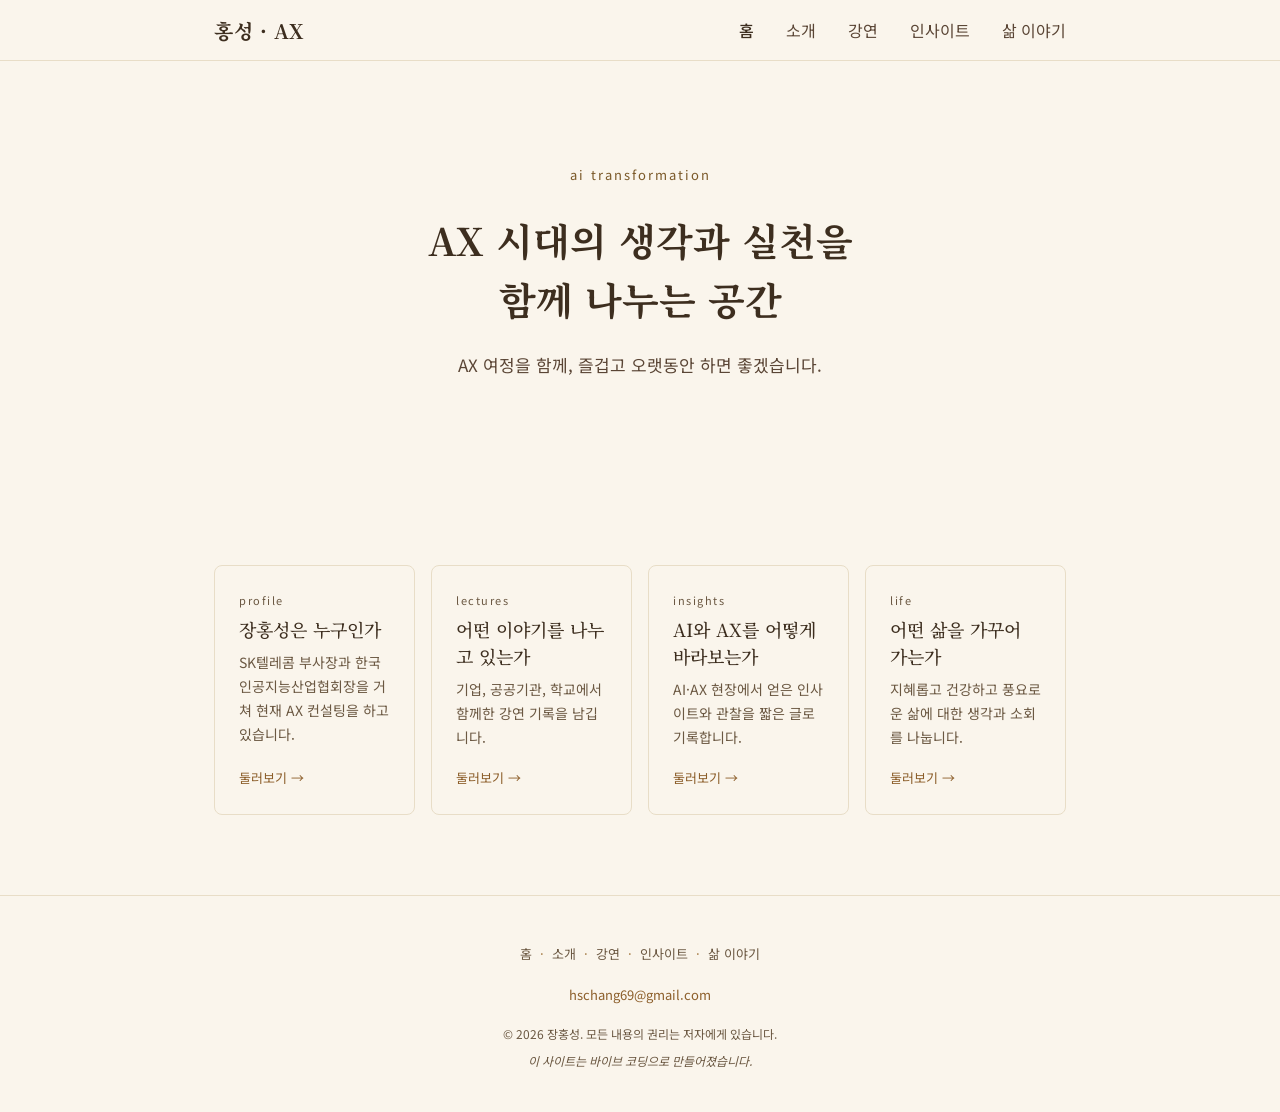
==== commit 1b319b40: "feat(home): CTA에 삶 이야기 카드 추가 및 인사이트 문구 AI/AX 관점으로 조정" ====
--- a/index.html
+++ b/index.html
@@ -1,8 +1,17 @@
 <!DOCTYPE html>
 <html lang="ko">
 <head>
+  <!-- Google tag (gtag.js) -->
+  <script async src="https://www.googletagmanager.com/gtag/js?id=G-PCCMMYBLRL"></script>
+  <script>
+    window.dataLayer = window.dataLayer || [];
+    function gtag(){dataLayer.push(arguments);}
+    gtag('js', new Date());
+    gtag('config', 'G-PCCMMYBLRL');
+  </script>
   <meta charset="UTF-8">
   <meta name="viewport" content="width=device-width, initial-scale=1.0">
+  <meta name="google-site-verification" content="RaCRZoy3HG06e1jvecHjP5bXI6BG95Y_77ngA6lbibQ" />
   <title>장홍성의 AX 공간 · AI 시대의 생각과 실천</title>
   <meta name="description" content="SK텔레콤 前 부사장, 한국인공지능산업협회 前 회장 장홍성의 AX 여정을 기록하는 공간. 강연, 인사이트, 대화를 함께 나눕니다.">
   <meta property="og:title" content="장홍성의 AX 공간">
@@ -17,6 +26,7 @@
   <meta name="twitter:card" content="summary_large_image">
   <meta name="twitter:image" content="https://chang-hongsung.com/images/og-image.png">
   <link rel="icon" type="image/svg+xml" href="/favicon.svg">
+  <link rel="canonical" href="https://chang-hongsung.com/">
   <link rel="stylesheet" href="css/style.css">
 </head>
 <body>
@@ -80,8 +90,15 @@
 
           <a href="insights.html" class="cta-card">
             <span class="cta-label">insights</span>
-            <h2 class="cta-title">어떤 생각을 기록하고 있는가</h2>
-            <p class="cta-desc">AX와 AI 시대를 살아가며 떠오른 생각을 짧은 글로 기록합니다.</p>
+            <h2 class="cta-title">AI와 AX를 어떻게 바라보는가</h2>
+            <p class="cta-desc">AI·AX 현장에서 얻은 인사이트와 관찰을 짧은 글로 기록합니다.</p>
+            <span class="cta-more">둘러보기 →</span>
+          </a>
+
+          <a href="life.html" class="cta-card">
+            <span class="cta-label">life</span>
+            <h2 class="cta-title">어떤 삶을 가꾸어 가는가</h2>
+            <p class="cta-desc">지혜롭고 건강하고 풍요로운 삶에 대한 생각과 소회를 나눕니다.</p>
             <span class="cta-more">둘러보기 →</span>
           </a>
 
--- a/css/style.css
+++ b/css/style.css
@@ -2480,6 +2480,39 @@
   margin-bottom: 0;
 }
 
+/* 본문 소제목 (## 표기 단락) */
+.ins-article-subhead {
+  font-family: 'Noto Serif KR', serif;
+  font-size: 17px;
+  font-weight: 600;
+  color: #3D2E1F;
+  line-height: 1.6;
+  margin: 32px 0 14px;
+}
+
+.ins-article-subhead:first-child {
+  margin-top: 0;
+}
+
+/* 본문 이미지 (![설명](경로) 단락) */
+.ins-article-figure {
+  margin: 24px auto;
+  text-align: center;
+}
+
+.ins-article-figure img {
+  max-width: 100%;
+  height: auto;
+  border-radius: 10px;
+}
+
+.ins-article-figcaption {
+  margin-top: 8px;
+  font-size: 13px;
+  color: #8A7A66;
+  line-height: 1.6;
+}
+
 .ins-article-tags {
   display: flex;
   flex-wrap: wrap;
@@ -2503,3 +2536,63 @@
     padding: 20px 20px;
   }
 }
+
+/* ── 삶 이야기 카테고리 필터 ── */
+.life-filter-bar {
+  display: flex;
+  flex-wrap: wrap;
+  gap: 8px;
+  margin-bottom: 28px;
+}
+
+.life-filter-btn {
+  background: #F5EEE1;
+  color: #8C5E2A;
+  border: 0.5px solid #E8DDC7;
+  border-radius: 20px;
+  padding: 6px 16px;
+  font-family: 'Noto Sans KR', sans-serif;
+  font-size: 13px;
+  cursor: pointer;
+  transition: background-color 0.15s, color 0.15s, border-color 0.15s;
+}
+
+.life-filter-btn:hover {
+  background: #EFE4D0;
+}
+
+.life-filter-btn.active {
+  background: #8C5E2A;
+  color: #FFFFFF;
+  border-color: #8C5E2A;
+}
+
+/* ── 인사이트 카테고리 필터 ── */
+.ins-filter-bar {
+  display: flex;
+  flex-wrap: wrap;
+  gap: 8px;
+  margin-bottom: 28px;
+}
+
+.ins-filter-btn {
+  background: #F5EEE1;
+  color: #8C5E2A;
+  border: 0.5px solid #E8DDC7;
+  border-radius: 20px;
+  padding: 6px 16px;
+  font-family: 'Noto Sans KR', sans-serif;
+  font-size: 13px;
+  cursor: pointer;
+  transition: background-color 0.15s, color 0.15s, border-color 0.15s;
+}
+
+.ins-filter-btn:hover {
+  background: #EFE4D0;
+}
+
+.ins-filter-btn.active {
+  background: #8C5E2A;
+  color: #FFFFFF;
+  border-color: #8C5E2A;
+}
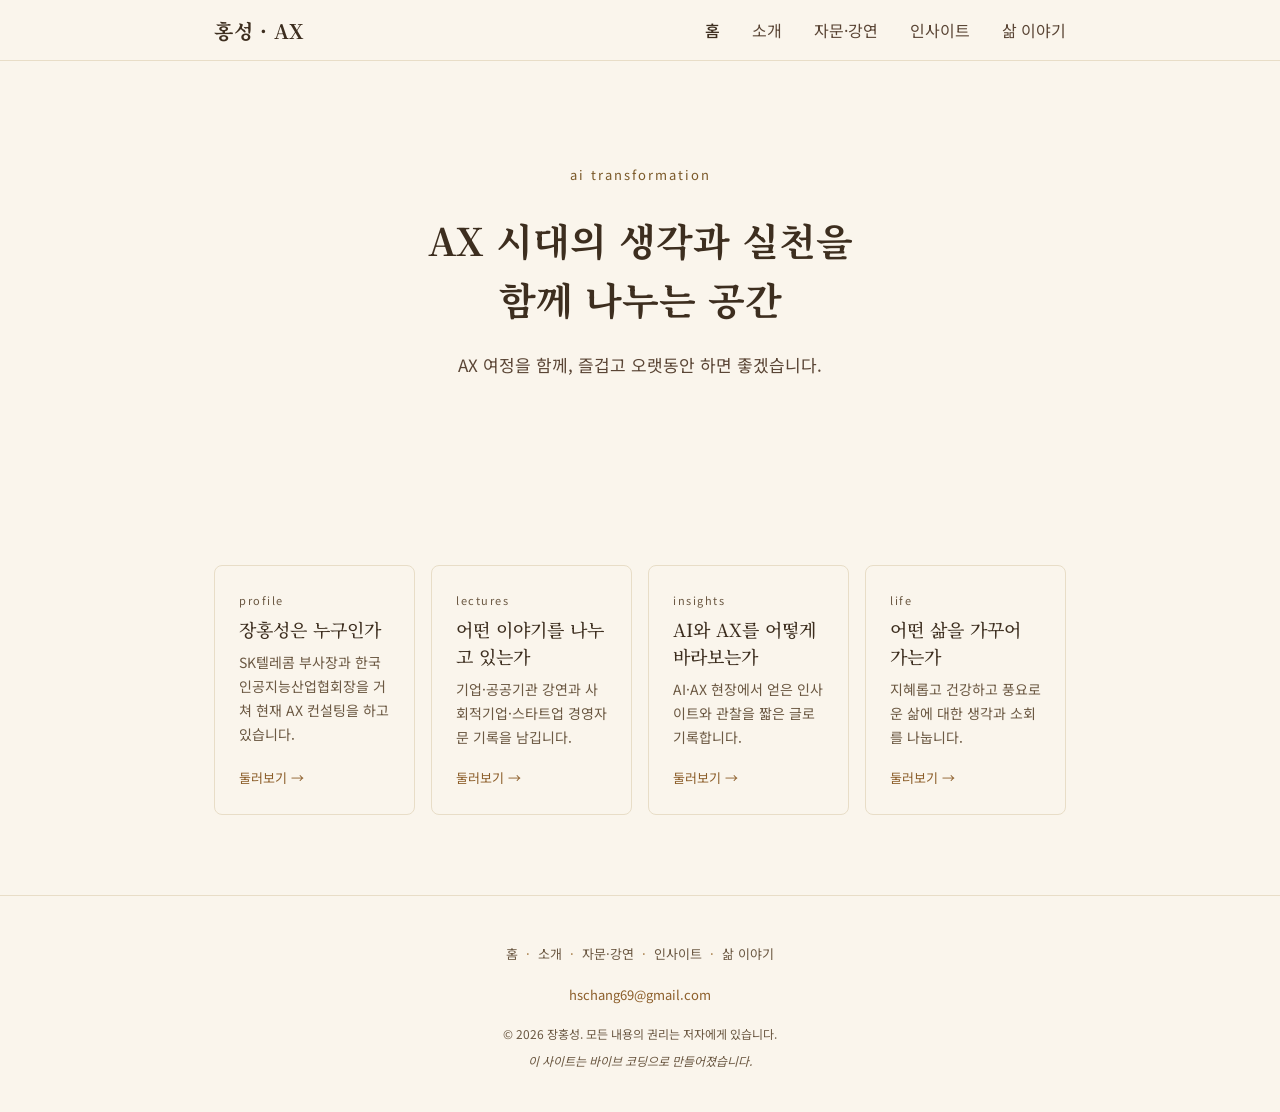
==== commit 4e1f5344: "feat(lectures): 강연 섹션을 경영자문·강연으로 확장 SE컨설턴트 경영자문(2025·2026) 섹션 추가 — advisory.json/advisory.js 신설, 메뉴·" ====
--- a/index.html
+++ b/index.html
@@ -46,7 +46,7 @@
       <ul class="nav-menu" id="nav-menu">
         <li><a href="index.html" class="active">홈</a></li>
         <li><a href="about.html">소개</a></li>
-        <li><a href="lectures.html">강연</a></li>
+        <li><a href="lectures.html">자문·강연</a></li>
         <li><a href="insights.html">인사이트</a></li>
         <li><a href="life.html">삶 이야기</a></li>
       </ul>
@@ -84,7 +84,7 @@
           <a href="lectures.html" class="cta-card">
             <span class="cta-label">lectures</span>
             <h2 class="cta-title">어떤 이야기를 나누고 있는가</h2>
-            <p class="cta-desc">기업, 공공기관, 학교에서 함께한 강연 기록을 남깁니다.</p>
+            <p class="cta-desc">기업·공공기관 강연과 사회적기업·스타트업 경영자문 기록을 남깁니다.</p>
             <span class="cta-more">둘러보기 →</span>
           </a>
 
@@ -112,7 +112,7 @@
   <footer class="site-footer">
     <div class="container">
       <nav class="footer-nav">
-        <a href="index.html">홈</a><span class="footer-sep">·</span><a href="about.html">소개</a><span class="footer-sep">·</span><a href="lectures.html">강연</a><span class="footer-sep">·</span><a href="insights.html">인사이트</a><span class="footer-sep">·</span><a href="life.html">삶 이야기</a>
+        <a href="index.html">홈</a><span class="footer-sep">·</span><a href="about.html">소개</a><span class="footer-sep">·</span><a href="lectures.html">자문·강연</a><span class="footer-sep">·</span><a href="insights.html">인사이트</a><span class="footer-sep">·</span><a href="life.html">삶 이야기</a>
       </nav>
       <p class="footer-contact">
         <a href="mailto:hschang69@gmail.com">hschang69@gmail.com</a>
--- a/css/style.css
+++ b/css/style.css
@@ -2596,3 +2596,39 @@
   color: #FFFFFF;
   border-color: #8C5E2A;
 }
+
+/* ── 경영자문 섹션 ── */
+.adv-intro {
+  font-size: 15px;
+  color: var(--text-body);
+  margin: -8px 0 24px;
+  line-height: 1.7;
+}
+
+.adv-year-label {
+  font-size: 14px;
+  font-weight: 700;
+  color: var(--text-point);
+  margin: 24px 0 12px;
+}
+
+.adv-type-badge {
+  display: inline-block;
+  font-size: 12px;
+  color: var(--text-point);
+  border: 0.5px solid var(--divider);
+  border-radius: 4px;
+  padding: 2px 8px;
+  margin-bottom: 10px;
+}
+
+.adv-field {
+  font-size: 14px;
+  color: var(--text-body);
+}
+
+.adv-role {
+  font-size: 12px;
+  color: var(--text-point);
+  margin-top: 8px;
+}
